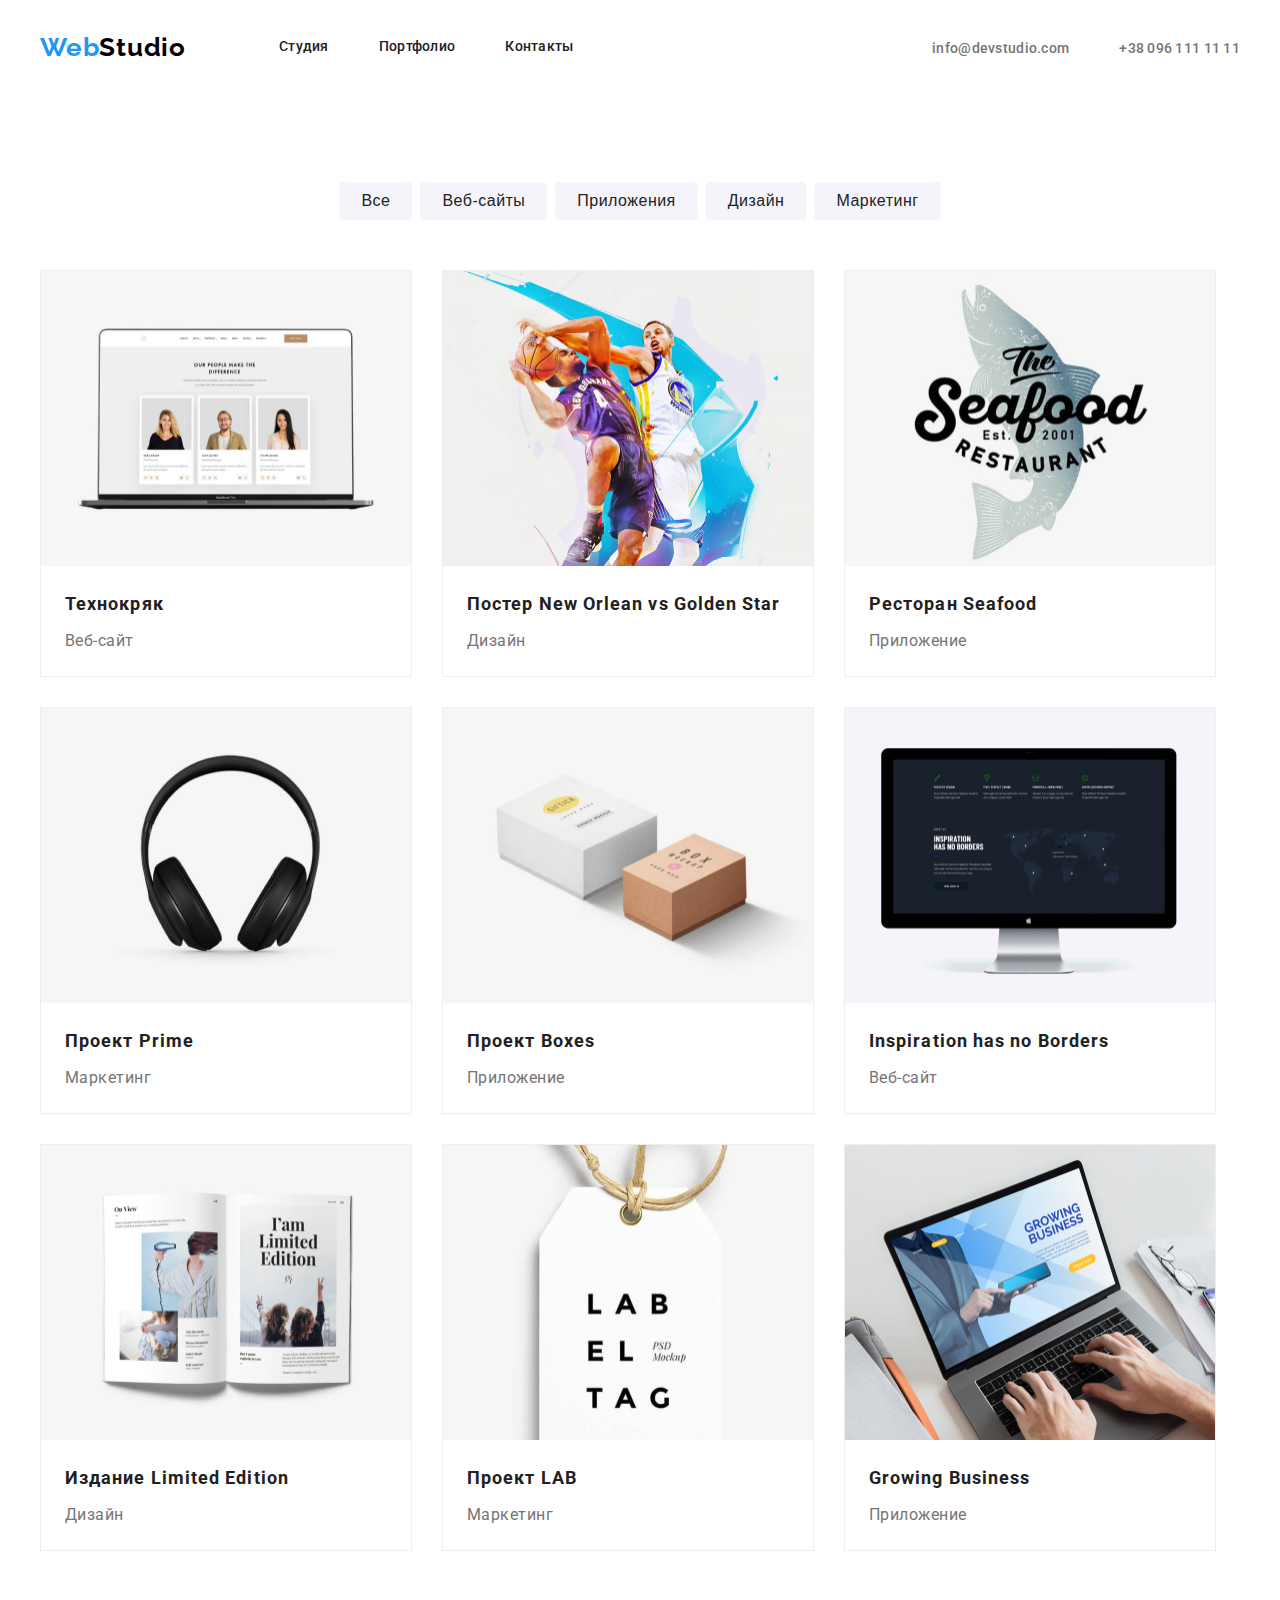
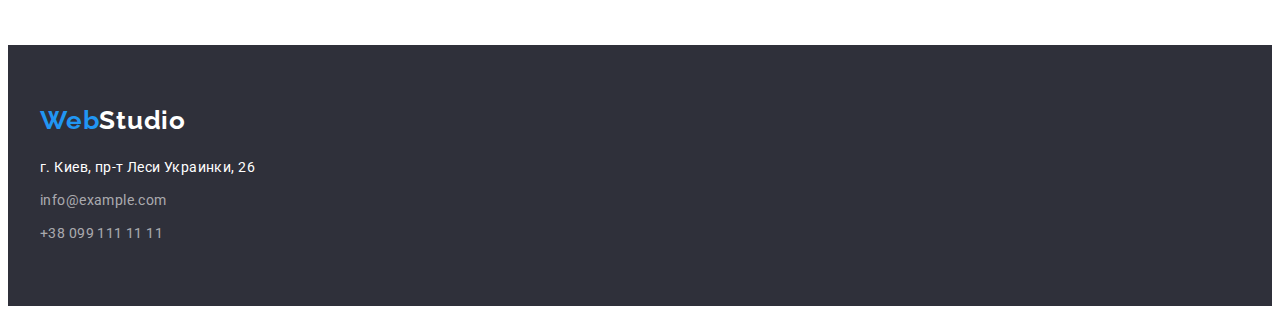
==== portfolio.html @ f20abf9f "старт hw-04" ====
<!DOCTYPE html>
<html lang="ru">
  <head>
    <meta charset="UTF-8" />
    <meta name="viewport" content="width=device-width, initial-scale=1.0" />
    <title>Портфолио</title>
    <link rel="preconnect" href="https://fonts.gstatic.com" />
    <link
      href="https://fonts.googleapis.com/css2?family=Raleway:wght@700&family=Roboto:wght@400;500;700;900&display=swap"
      rel="stylesheet"
    />
    <link
      rel="stylesheet"
      href="https://cdnjs.cloudflare.com/ajax/libs/modern-normalize/1.0.0/modern-normalize.min.css"
      integrity="sha512-ISS7cAi1PEhQ8jnbJpJZMd29NlhNj4AWYyLOSp2CE/CsHxTCu+r+t0D2yoJudVrd0/8fTVPUVDzY5Tvli75u/g=="
      crossorigin="anonymous"
    />
    <link rel="stylesheet" href="./css/style.css" />
  </head>
  <body>
    <!--шапка сайта-->
    <header class="header">
      <div class="conteiner">
        <nav class="nav">
          <a class="logo" href="./index.html"
            >Web<span class="header-hf-logo">Studio</span>
          </a>

          <ul class="nav-list">
            <li class="nav-list-item">
              <a class="nav-list-link" href="./index.html">Студия</a>
            </li>
            <li class="nav-list-item">
              <a class="nav-list-link" href="./portfolio.html">Портфолио</a>
            </li>
            <li class="nav-list-item">
              <a class="nav-list-link" href="">Контакты</a>
            </li>
          </ul>
        </nav>

        <ul class="header-contacts">
          <li class="header-contacts-item">
            <a
              class="header-contacts-link-mail"
              href="mailto:info@devstudio.com"
              >info@devstudio.com</a
            >
          </li>
          <li class="header-contacts-item">
            <a class="header-contacts-link-tel" href="tel:+380961111111"
              >+38 096 111 11 11</a
            >
          </li>
        </ul>
      </div>
    </header>
    <!--герой-->
    <main class="portfolio-hero">
      <section class="portfolio-nav">
        <div class="conteiner">
          <h1 hidden>Портфолио</h1>
          <ul class="portfolio-nav-list">
            <li class="portfolio-nav-list-item">
              <button class="portfolio-nav-list-btn" type="button">Все</button>
            </li>
            <li class="portfolio-nav-list-item">
              <button class="portfolio-nav-list-btn" type="button">
                Веб-сайты
              </button>
            </li>
            <li class="portfolio-nav-list-item">
              <button class="portfolio-nav-list-btn" type="button">
                Приложения
              </button>
            </li>
            <li class="portfolio-nav-list-item">
              <button class="portfolio-nav-list-btn" type="button">
                Дизайн
              </button>
            </li>
            <li class="portfolio-nav-list-item">
              <button class="portfolio-nav-list-btn" type="button">
                Маркетинг
              </button>
            </li>
          </ul>

          <ul class="portfolio-list">
            <li class="portfolio-list-item">
              <a class="portfolio-list-link" href="">
                <img
                  class="portfolio-list-img"
                  src="./portfolio-images/img-1.jpg"
                  alt="экран ноутбука с картинками"
                  width="370"
                  height="295"
                />
                <h2 class="portfolio-list-title">Технокряк</h2>
                <p class="portfolio-list-services">Веб-сайт</p>
              </a>
            </li>
            <li class="portfolio-list-item">
              <a class="portfolio-list-link" href="">
                <img
                  class="portfolio-list-img"
                  src="./portfolio-images/img-2.jpg"
                  alt="два баскетболиста"
                  width="370"
                  height="295"
                />
                <h2 class="portfolio-list-title">
                  Постер New Orlean vs Golden Star
                </h2>
                <p class="portfolio-list-services">Дизайн</p>
              </a>
            </li>
            <li class="portfolio-list-item">
              <a class="portfolio-list-link" href="">
                <img
                  class="portfolio-list-img"
                  src="./portfolio-images/img-3.jpg"
                  alt="рисунок рыбы с подписью"
                  width="370"
                  height="295"
                />
                <h2 class="portfolio-list-title">Ресторан Seafood</h2>
                <p class="portfolio-list-services">Приложение</p>
              </a>
            </li>
            <li class="portfolio-list-item">
              <a class="portfolio-list-link" href="">
                <img
                  class="portfolio-list-img"
                  src="./portfolio-images/img-4.jpg"
                  alt="наушники"
                  width="370"
                  height="295"
                />
                <h2 class="portfolio-list-title">Проект Prime</h2>
                <p class="portfolio-list-services">Маркетинг</p>
              </a>
            </li>
            <li class="portfolio-list-item">
              <a class="portfolio-list-link" href="">
                <img
                  class="portfolio-list-img"
                  src="./portfolio-images/img-5.jpg"
                  alt="две коробки"
                  width="370"
                  height="295"
                />
                <h2 class="portfolio-list-title">Проект Boxes</h2>
                <p class="portfolio-list-services">Приложение</p>
              </a>
            </li>
            <li class="portfolio-list-item">
              <a class="portfolio-list-link" href="">
                <img
                  class="portfolio-list-img"
                  src="./portfolio-images/img-6.jpg"
                  alt="монитор с картинками"
                  width="370"
                  height="295"
                />
                <h2 class="portfolio-list-title">Inspiration has no Borders</h2>
                <p class="portfolio-list-services">Веб-сайт</p>
              </a>
            </li>
            <li class="portfolio-list-item">
              <a class="portfolio-list-link" href="">
                <img
                  class="portfolio-list-img"
                  src="./portfolio-images/img-7.jpg"
                  alt="открытый журнал"
                  width="370"
                  height="295"
                />
                <h2 class="portfolio-list-title">Издание Limited Edition</h2>
                <p class="portfolio-list-services">Дизайн</p>
              </a>
            </li>
            <li class="portfolio-list-item">
              <a class="portfolio-list-link" href="">
                <img
                  class="portfolio-list-img"
                  src="./portfolio-images/img-8.jpg"
                  alt="бейдж с надписью лаб"
                  width="370"
                  height="295"
                />
                <h2 class="portfolio-list-title">Проект LAB</h2>
                <p class="portfolio-list-services">Маркетинг</p>
              </a>
            </li>
            <li class="portfolio-list-item">
              <a class="portfolio-list-link" href="">
                <img
                  class="portfolio-list-img"
                  src="./portfolio-images/img-9.jpg"
                  alt="набор текста на ноутбуке"
                  width="370"
                  height="295"
                />
                <h2 class="portfolio-list-title">Growing Business</h2>
                <p class="portfolio-list-services">Приложение</p>
              </a>
            </li>
          </ul>
        </div>
      </section>
    </main>
    <!--подвал-->
    <footer class="footer">
      <!--контактная инфо-->
      <section class="footer-contact">
        <div class="conteiner">
          <h2 hidden>контакты</h2>
          <a class="logo" href="./index.html"
            >Web<span class="footer-hf-logo">Studio</span></a
          >
          <address class="footer-address">
            <ul class="footer-address-list">
              <li class="footer-address-list-item">
                <a
                  class="footer-address-link"
                  href="https://goo.gl/maps/9ujybrKW8emvLEQx5"
                  target="blank"
                  >г. Киев, пр-т Леси Украинки, 26</a
                >
              </li>
              <li class="footer-address-list-item">
                <a
                  class="footer-address-link-mail"
                  href="mailto:info@example.com"
                  >info@example.com</a
                >
              </li>
              <li class="footer-address-list-item">
                <a class="footer-address-link-tel" href="tel:+380991111111"
                  >+38 099 111 11 11</a
                >
              </li>
            </ul>
          </address>
        </div>
      </section>
    </footer>
  </body>
</html>
---- css/style.css ----
:root {
  --main-font: "Roboto", sans-serif;
  --secondary-font: "Raleway", sans-serif;
  --active-link-color: #2196f3;
}

body {
  font-family: var(--main-font);
  font-style: normal;
}

h1,
h2,
h3,
h4,
h5,
h6 {
  padding: 0;
  margin: 0;
}

ul {
  padding: 0;
  margin: 0;
}

p {
  padding: 0;
  margin: 0;
}

img {
  display: block;
}

/* ======================КОМПОНЕНТЫ======================== */
.conteiner {
  margin-left: auto;
  margin-right: auto;
  width: 1200px;
  padding-left: 15px;
  padding-right: 15px;
}

.description-title {
  font-weight: 700;
  font-size: 36px;
  line-height: 1.17;
  text-align: center;
  letter-spacing: 0.03em;
  color: #212121;
}

.nav-list-link:hover,
.nav-list-link:focus,
.header-contacts-link-mail:hover,
.header-contacts-link-mail:focus,
.header-contacts-link-tel:hover,
.header-contacts-link-tel:focus {
  color: var(--active-link-color);
}

.nav-list,
.header-contacts,
.principles-list,
.description-list,
.team-list,
.footer-address-list {
  list-style: none;
}

/* ======================КОМПОНЕНТЫ======================== */

/* ======================ШАПКА-САЙТА======================== */
.header {
  padding: 24px 0 25px;
}

.header .conteiner {
  display: flex;
  align-items: center;
}

.header-contacts {
  display: flex;
  margin-left: auto;
}
.header-contacts-link-tel {
  margin-left: 50px;
}

.nav {
  display: flex;
  align-items: center;
}

.nav-list {
  display: flex;
  align-items: center;
}

.nav-list-item {
  display: flex;
  align-items: center;
}

.nav-list-item:not(:last-child) {
  margin-right: 50px;
}

.nav .logo {
  margin-right: 93px;
}

.logo {
  font-family: var(--secondary-font);
  font-style: normal;
  font-weight: 700;
  font-size: 26px;
  line-height: 1.19;
  letter-spacing: 0.03em;
  text-decoration: none;
  color: #2196f3;
}

.nav-list-link,
.header-contacts-link-mail,
.header-contacts-link-tel {
  font-weight: 500;
  font-size: 14px;
  line-height: 1.14;
  letter-spacing: 0.02em;
  text-decoration: none;
}

.header-hf-logo {
  color: #000000;
}

.nav-list-link {
  color: #212121;
}

.header-contacts-link-mail,
.header-contacts-link-tel {
  color: #757575;
}

/* ======================КОНЕЦ-ШАПКИ-САЙТА======================== */

/* ======================ГЕРОЙ======================== */

.hero {
  background: #2f303a;
}

.hero .conteiner {
  text-align: center;
}

.conteiner-hero-banner {
  padding: 200px 252px 0;
}

.hero-banner {
  font-weight: 900;
  font-size: 44px;
  line-height: 1.36;
  letter-spacing: 0.06em;
  text-transform: uppercase;
  width: 696px;
  color: #ffffff;
  /* color: #000000; */
}

.hero-banner-btn {
  font-weight: 700;
  font-size: 16px;
  line-height: 1.88;
  letter-spacing: 0.06em;
  height: 50px;
  min-width: 200px;
  padding: 10px 32px;
  margin: 30px 0px 200px;
  background: #2196f3;
  box-shadow: 0px 4px 4px rgba(0, 0, 0, 0.15);
  border-radius: 4px;
  color: #ffffff;
  /* color: #000000; */
}

/* ======================ПРИНЦИПЫ======================== */

.principles {
  padding-top: 94px;
  padding-bottom: 94px;
}

.principles-list {
  display: flex;
  flex-wrap: wrap;
  align-items: center;
}

.principles-list-item:nth-child(4n) {
  margin-right: 0;
}
.principles-list-item {
  margin-right: 30px;
  flex-basis: calc(100% / 4 - 30px);
  width: 270px;
}

.principles-name {
  font-weight: 700;
  font-size: 14px;
  line-height: 1.14;
  letter-spacing: 0.03em;
  text-transform: uppercase;
  margin-bottom: 10px;
  color: #212121;
}

.principles-description {
  font-weight: 400;
  font-size: 14px;
  line-height: 1.71;
  letter-spacing: 0.03em;
  color: #757575;
}
/* ======================КОНЕЦ-ПРИНЦИПОВ======================== */

/* ======================ВОЗМОЖНОСТИ======================== */

.description {
  padding-bottom: 94px;
}

.description .description-title {
  min-width: 376px;
}

.description-list {
  display: flex;
  flex-wrap: wrap;
  padding-top: 50px;
}

.description-list-item:nth-child(3n) {
  margin-right: 0;
}

.description-list-item {
  margin-right: 30px;
  flex-basis: calc(100% / 3 - 30px);
}

/* ======================КОНЕЦ-ВОЗМОЖНОСТЕЙ======================== */

/* ======================КОМАНДА======================== */

.team {
  padding-top: 94px;
  padding-bottom: 94px;
  background: #f5f4fa;
}

.team .description-title {
  min-width: 264px;
  margin-bottom: 50px;
}

.team-list {
  display: flex;
  flex-wrap: wrap;
}

.team-list-item:nth-child(4n) {
  margin-right: 0;
}

.team-list-item {
  margin-right: 30px;
  flex-basis: calc(100% / 4 - 30px);
  border-radius: 0px 0px 4px 4px;
  background: #ffffff;
}

.team-list-name {
  font-weight: 500;
  font-size: 16px;
  line-height: 1.19;
  text-align: center;
  letter-spacing: 0.03em;
  margin: 30px 0 10px;
  color: #212121;
}

.team-list-special {
  font-weight: normal;
  font-size: 16px;
  line-height: 1.19;
  text-align: center;
  letter-spacing: 0.03em;
  margin-bottom: 30px;
  color: #757575;
}

/* ======================КОНЕЦ-КОМАНДЫ======================== */

/* ======================КОНЕЦ-ГЕРОЯ======================== */

/* ======================ПОДВАЛ======================== */

.footer {
  padding: 60px 0 60px;
  background: #2f303a;
}

.footer-contact .logo {
  display: inline-block;
  min-width: 145px;
  margin-bottom: 20px;
}

.footer-address-list-item {
  min-width: 231px;
}

.footer-address-list-item:not(:last-child) {
  margin-bottom: 9px;
}

.footer-address {
  font-style: normal;
}

.footer-address-link,
.footer-address-link-mail,
.footer-address-link-tel {
  font-weight: 400;
  font-size: 14px;
  line-height: 1.71;
  letter-spacing: 0.03em;
  text-decoration: none;
}

.footer-address-link {
  color: #ffffff;
  /* color: #000000; */
}

.footer-address-link-mail,
.footer-address-link-tel {
  color: rgba(255, 255, 255, 0.6);
  /* color: #000000; */
}

.footer-hf-logo {
  color: #ffffff;
}

/* ======================КОНЕЦ-ПОДВАЛА======================== */

/* ======================ПОРТФОЛИО======================== */

.portfolio-nav {
  padding: 94px 0;
}

.portfolio-nav-list {
  display: flex;
  align-items: center;
  justify-content: center;
  min-width: 611px;
}

.portfolio-nav-list-item {
  margin-bottom: 50px;
}

.portfolio-nav-list-item:not(:last-child) {
  margin-right: 8px;
}

.portfolio-nav-list,
.portfolio-list {
  list-style: none;
}

.portfolio-nav-list-btn {
  padding: 6px 22px;
  font-weight: 500;
  font-size: 16px;
  line-height: 1.63;
  text-align: center;
  letter-spacing: 0.03em;
  border-radius: 4px;
  border: 0;
  background-color: #f5f4fa;
  color: #212121;
}

.portfolio-nav-list-btn:hover,
.portfolio-nav-list-btn:focus {
  background-color: var(--active-link-color);
  color: #ffffff;
  box-shadow: 0px 3px 1px rgba(0, 0, 0, 0.1), 0px 1px 2px rgba(0, 0, 0, 0.08),
    0px 2px 2px rgba(0, 0, 0, 0.12);
  border-radius: 4px;
}

.portfolio-list {
  display: flex;
  flex-wrap: wrap;
}

.portfolio-list-item:nth-child(3n) {
  margin-right: 0;
}

.portfolio-list-item {
  margin-right: 30px;
  margin-bottom: 30px;
  flex-basis: calc(100% / 3 - 30px);
  background: #ffffff;
  border: 1px solid #eeeeee;
  width: 370px;
}

.portfolio-list-item:nth-last-child(-n + 3) {
  margin-bottom: 0;
}

.portfolio-list-title {
  min-width: 322px;
  margin: 20px 24px 4px;
  font-weight: 700;
  font-size: 18px;
  line-height: 2;
  letter-spacing: 0.06em;
  color: #212121;
}

.portfolio-list-services {
  min-width: 322px;
  margin: 0 24px 20px;
  font-weight: 400;
  font-size: 16px;
  line-height: 1.88;
  letter-spacing: 0.03em;
  color: #757575;
}

.portfolio-list-link {
  text-decoration: none;
}

/* ======================КОНЕЦ-ПОРТФОЛИО======================== */
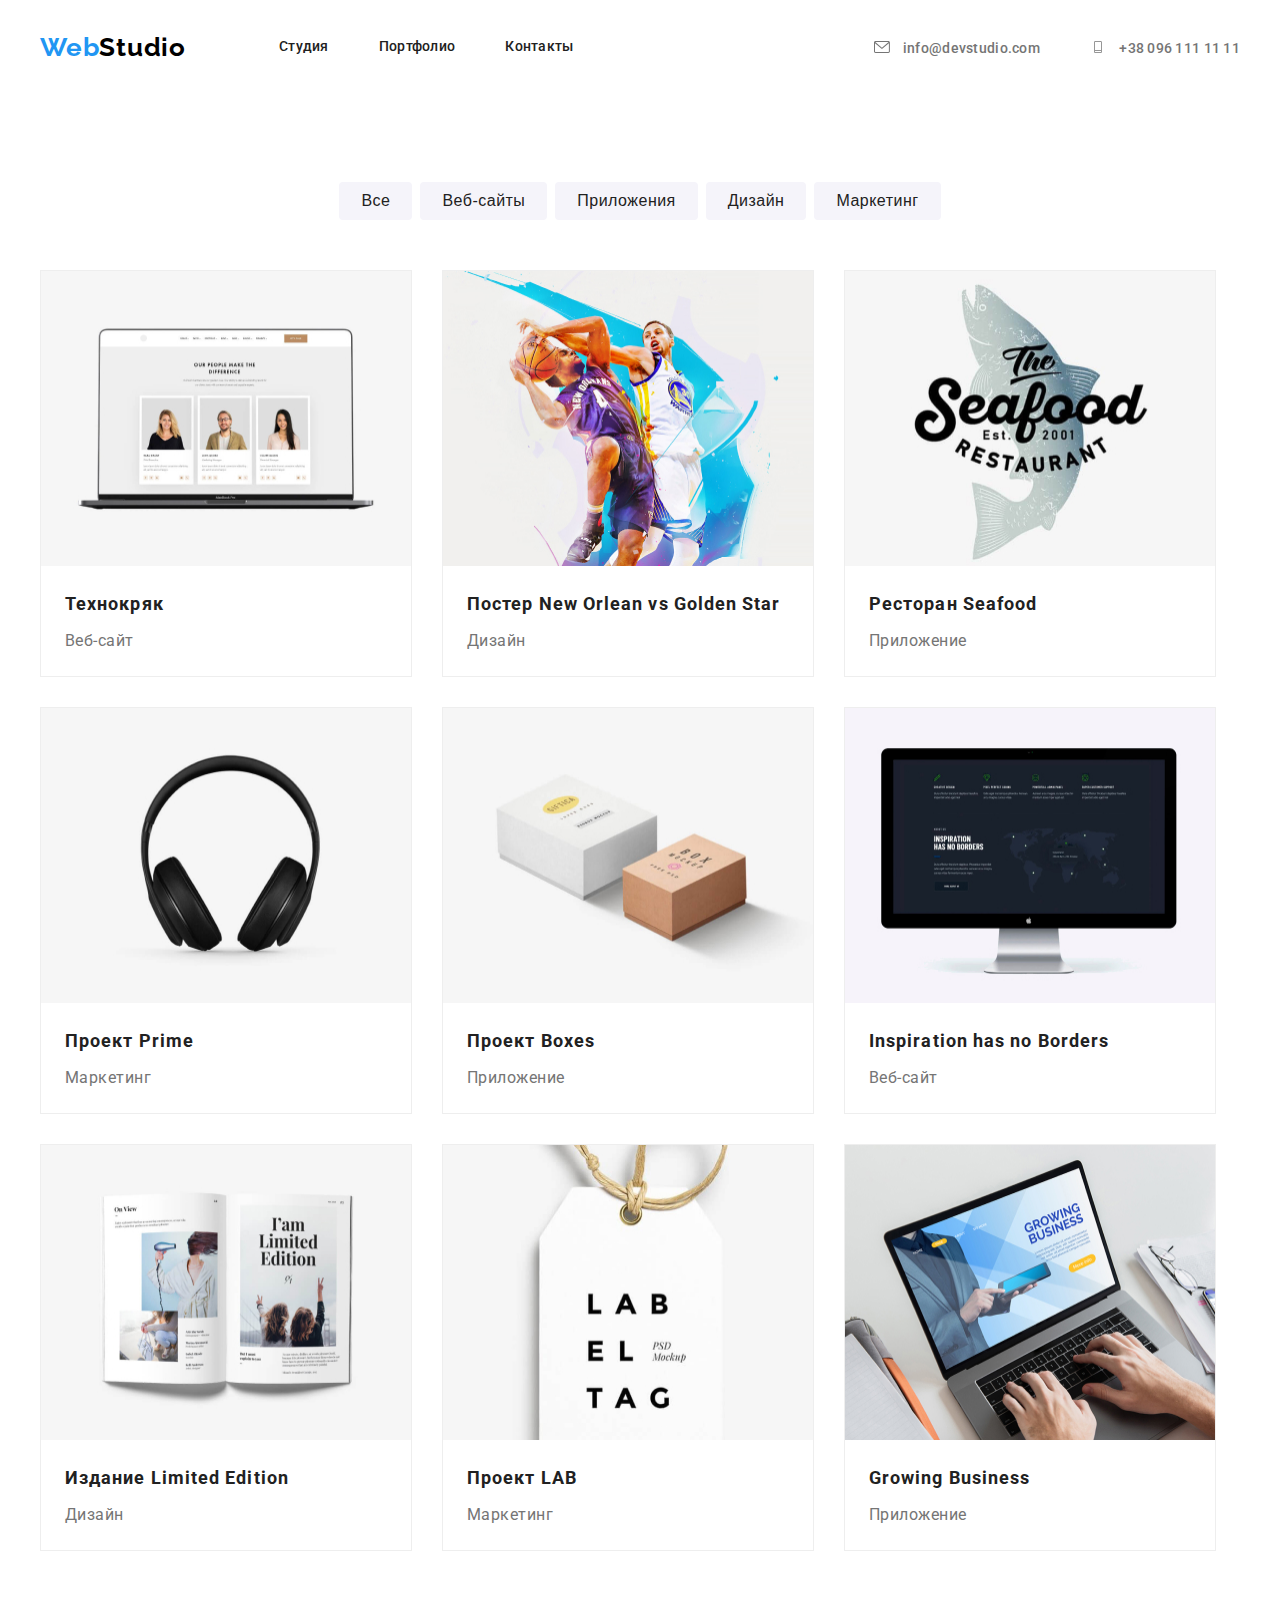
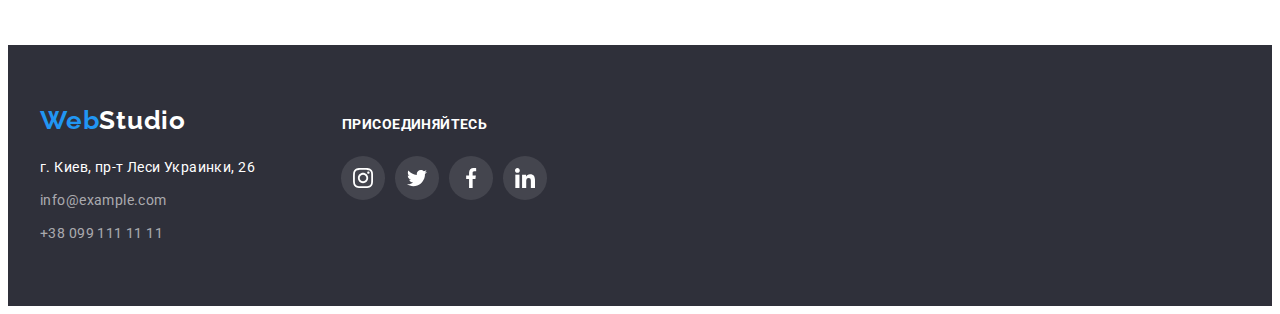
==== commit 45c0f91f: "Добавил декоративные элементы" ====
--- a/portfolio.html
+++ b/portfolio.html
@@ -44,12 +44,19 @@
             <a
               class="header-contacts-link-mail"
               href="mailto:info@devstudio.com"
-              >info@devstudio.com</a
             >
+              <svg class="header-contacts-link-icon">
+                <use href="./sprite.svg#mail"></use>
+              </svg>
+              info@devstudio.com
+            </a>
           </li>
           <li class="header-contacts-item">
-            <a class="header-contacts-link-tel" href="tel:+380961111111"
-              >+38 096 111 11 11</a
+            <a class="header-contacts-link-tel" href="tel:+380961111111">
+              <svg class="header-contacts-link-icon">
+                <use href="./sprite.svg#tel"></use>
+              </svg>
+              +38 096 111 11 11</a
             >
           </li>
         </ul>
@@ -216,32 +223,79 @@
       <section class="footer-contact">
         <div class="conteiner">
           <h2 hidden>контакты</h2>
-          <a class="logo" href="./index.html"
-            >Web<span class="footer-hf-logo">Studio</span></a
-          >
+          <div class="footer-contact-wrapper">
+            <a class="logo" href="./index.html"
+              >Web<span class="footer-hf-logo">Studio</span></a
+            >
+            <h3 class="footer-subtitle">присоединяйтесь</h3>
+          </div>
+
           <address class="footer-address">
-            <ul class="footer-address-list">
-              <li class="footer-address-list-item">
-                <a
-                  class="footer-address-link"
-                  href="https://goo.gl/maps/9ujybrKW8emvLEQx5"
-                  target="blank"
-                  >г. Киев, пр-т Леси Украинки, 26</a
-                >
-              </li>
-              <li class="footer-address-list-item">
-                <a
-                  class="footer-address-link-mail"
-                  href="mailto:info@example.com"
-                  >info@example.com</a
-                >
-              </li>
-              <li class="footer-address-list-item">
-                <a class="footer-address-link-tel" href="tel:+380991111111"
-                  >+38 099 111 11 11</a
-                >
-              </li>
-            </ul>
+            <div class="footer-address-list-wrapper">
+              <ul class="footer-address-list">
+                <li class="footer-address-list-item">
+                  <a
+                    class="footer-address-link"
+                    href="https://goo.gl/maps/9ujybrKW8emvLEQx5"
+                    target="blank"
+                    >г. Киев, пр-т Леси Украинки, 26</a
+                  >
+                </li>
+                <li class="footer-address-list-item">
+                  <a
+                    class="footer-address-link-mail"
+                    href="mailto:info@example.com"
+                    >info@example.com</a
+                  >
+                </li>
+                <li class="footer-address-list-item">
+                  <a class="footer-address-link-tel" href="tel:+380991111111"
+                    >+38 099 111 11 11</a
+                  >
+                </li>
+              </ul>
+            </div>
+
+            <div class="footer-list-link-wrapper">
+              <ul class="footer-social-list">
+                <li class="footer-social-list-item">
+                  <div class="footer-list-content-wrapper">
+                    <a class="footer-social-link" href="">
+                      <svg class="footer-social-icon">
+                        <use href="./sprite.svg#instagram"></use>
+                      </svg>
+                    </a>
+                  </div>
+                </li>
+                <li class="footer-social-list-item">
+                  <div class="footer-list-content-wrapper">
+                    <a class="footer-social-link" href="">
+                      <svg class="footer-social-icon">
+                        <use href="./sprite.svg#twitter"></use>
+                      </svg>
+                    </a>
+                  </div>
+                </li>
+                <li class="footer-social-list-item">
+                  <div class="footer-list-content-wrapper">
+                    <a class="footer-social-link" href="">
+                      <svg class="footer-social-icon">
+                        <use href="./sprite.svg#facebook"></use>
+                      </svg>
+                    </a>
+                  </div>
+                </li>
+                <li class="footer-social-list-item">
+                  <div class="footer-list-content-wrapper">
+                    <a class="footer-social-link" href="">
+                      <svg class="footer-social-icon">
+                        <use href="./sprite.svg#linkedin"></use>
+                      </svg>
+                    </a>
+                  </div>
+                </li>
+              </ul>
+            </div>
           </address>
         </div>
       </section>
--- a/css/style.css
+++ b/css/style.css
@@ -72,6 +72,21 @@
 /* ======================КОМПОНЕНТЫ======================== */
 
 /* ======================ШАПКА-САЙТА======================== */
+
+.header-contacts-link-icon {
+  width: 16px;
+  height: 12px;
+  margin-right: 10px;
+  fill: #757575;
+}
+
+.header-contacts-link-mail:hover .header-contacts-link-icon,
+.header-contacts-link-mail:focus .header-contacts-link-icon,
+.header-contacts-link-tel:hover .header-contacts-link-icon,
+.header-contacts-link-tel:focus .header-contacts-link-icon {
+  fill: var(--active-link-color);
+}
+
 .header {
   padding: 24px 0 25px;
 }
@@ -191,6 +206,18 @@
 
 /* ======================ПРИНЦИПЫ======================== */
 
+.principles-list-icon-wrapper {
+  background-color: #f5f4fa;
+  border-radius: 4px;
+  padding: 25px 100px;
+  margin-bottom: 30px;
+}
+
+.principles-list-icon {
+  width: 70px;
+  height: 70px;
+}
+
 .principles {
   padding-top: 94px;
   padding-bottom: 94px;
@@ -202,13 +229,15 @@
   align-items: center;
 }
 
-.principles-list-item:nth-child(4n) {
+.principles-list-item:nth-child(4n),
+.principles-list-icon-wrapper:nth-child(4n) {
   margin-right: 0;
 }
-.principles-list-item {
+.principles-list-item,
+.principles-list-icon-wrapper {
   margin-right: 30px;
   flex-basis: calc(100% / 4 - 30px);
-  width: 270px;
+  min-width: 270px;
 }
 
 .principles-name {
@@ -283,7 +312,9 @@
   margin-right: 30px;
   flex-basis: calc(100% / 4 - 30px);
   border-radius: 0px 0px 4px 4px;
-  background: #ffffff;
+  box-shadow: 0px 1px 3px rgba(0, 0, 0, 0.12), 0px 1px 1px rgba(0, 0, 0, 0.14),
+    0px 2px 1px rgba(0, 0, 0, 0.2);
+  background-color: #ffffff;
 }
 
 .team-list-name {
@@ -302,11 +333,108 @@
   line-height: 1.19;
   text-align: center;
   letter-spacing: 0.03em;
-  margin-bottom: 30px;
+  /* margin-bottom: 30px; */
   color: #757575;
 }
 
+.team-list-link {
+  display: flex;
+  justify-content: space-between;
+  padding: 16px 32px 30px;
+}
+
+.team-item-link {
+  display: block;
+}
+
+.team-link {
+  display: flex;
+  justify-content: center;
+  align-items: center;
+  width: 44px;
+  height: 44px;
+  background-color: #ffffff;
+  border-radius: 50%;
+}
+
+.team-list-icon {
+  width: 20px;
+  height: 20px;
+  fill: #afb1b8;
+}
+
+.team-link:hover .team-list-icon,
+.team-link:focus .team-list-icon {
+  fill: #ffffff;
+}
+
+.team-link:hover,
+.team-link:focus {
+  background-color: var(--active-link-color);
+}
 /* ======================КОНЕЦ-КОМАНДЫ======================== */
+
+/* ======================КЛИЕНТЫ============================== */
+
+.clients {
+  margin-top: 94px;
+  margin-bottom: 94px;
+}
+
+.clients-title {
+  font-weight: 700;
+  font-size: 36px;
+  line-height: 1.17;
+  text-align: center;
+  letter-spacing: 0.03em;
+  margin-bottom: 50px;
+  color: #212121;
+}
+
+.clients-list {
+  display: flex;
+  justify-content: center;
+}
+
+.clients-list-wrapper {
+  min-width: 170px;
+}
+
+.clients-list-item {
+  display: block;
+  list-style: none;
+}
+
+.clients-list-link {
+  display: flex;
+  justify-content: center;
+  align-items: center;
+  border: 1px solid #afb1b8;
+  border-radius: 4px;
+}
+
+.clients-list-icon {
+  margin: 22px 41px;
+  width: 88px;
+  height: 45px;
+  fill: #afb1b8;
+}
+
+.clients-list-wrapper:not(:last-child) {
+  margin-right: 30px;
+}
+
+.clients-list-link:hover .clients-list-icon,
+.clients-list-link:focus .clients-list-icon {
+  fill: var(--active-link-color);
+}
+
+.clients-list-link:hover,
+.clients-list-link:focus {
+  border-color: var(--active-link-color);
+}
+
+/* ======================КОНЕЦ-КЛИЕНТОВ======================== */
 
 /* ======================КОНЕЦ-ГЕРОЯ======================== */
 
@@ -358,6 +486,57 @@
 
 .footer-hf-logo {
   color: #ffffff;
+}
+
+.footer-subtitle {
+  font-weight: 700;
+  font-size: 14px;
+  line-height: 1.14;
+  letter-spacing: 0.03em;
+  text-transform: uppercase;
+  margin: 12px 0px 20px 156px;
+
+  color: #ffffff;
+}
+
+.footer-contact-wrapper {
+  display: flex;
+}
+
+.footer-address {
+  display: flex;
+}
+
+.footer-social-list {
+  display: flex;
+  justify-content: space-between;
+  min-width: 206px;
+  margin-left: 70px;
+}
+
+.footer-social-list-item {
+  list-style: none;
+}
+
+.footer-social-link {
+  display: flex;
+  justify-content: center;
+  align-items: center;
+  width: 44px;
+  height: 44px;
+  border-radius: 50%;
+  background-color: rgba(255, 255, 255, 0.1);
+}
+
+.footer-social-icon {
+  width: 20px;
+  height: 20px;
+  fill: #ffffff;
+}
+
+.footer-social-link:hover,
+.footer-social-link:focus {
+  background-color: var(--active-link-color);
 }
 
 /* ======================КОНЕЦ-ПОДВАЛА======================== */
@@ -456,4 +635,9 @@
   text-decoration: none;
 }
 
+.portfolio-list-item:hover,
+.portfolio-list-item:focus {
+  box-shadow: 0px 1px 1px rgba(0, 0, 0, 0.12), 0px 4px 4px rgba(0, 0, 0, 0.06),
+    1px 4px 6px rgba(0, 0, 0, 0.16);
+}
 /* ======================КОНЕЦ-ПОРТФОЛИО======================== */
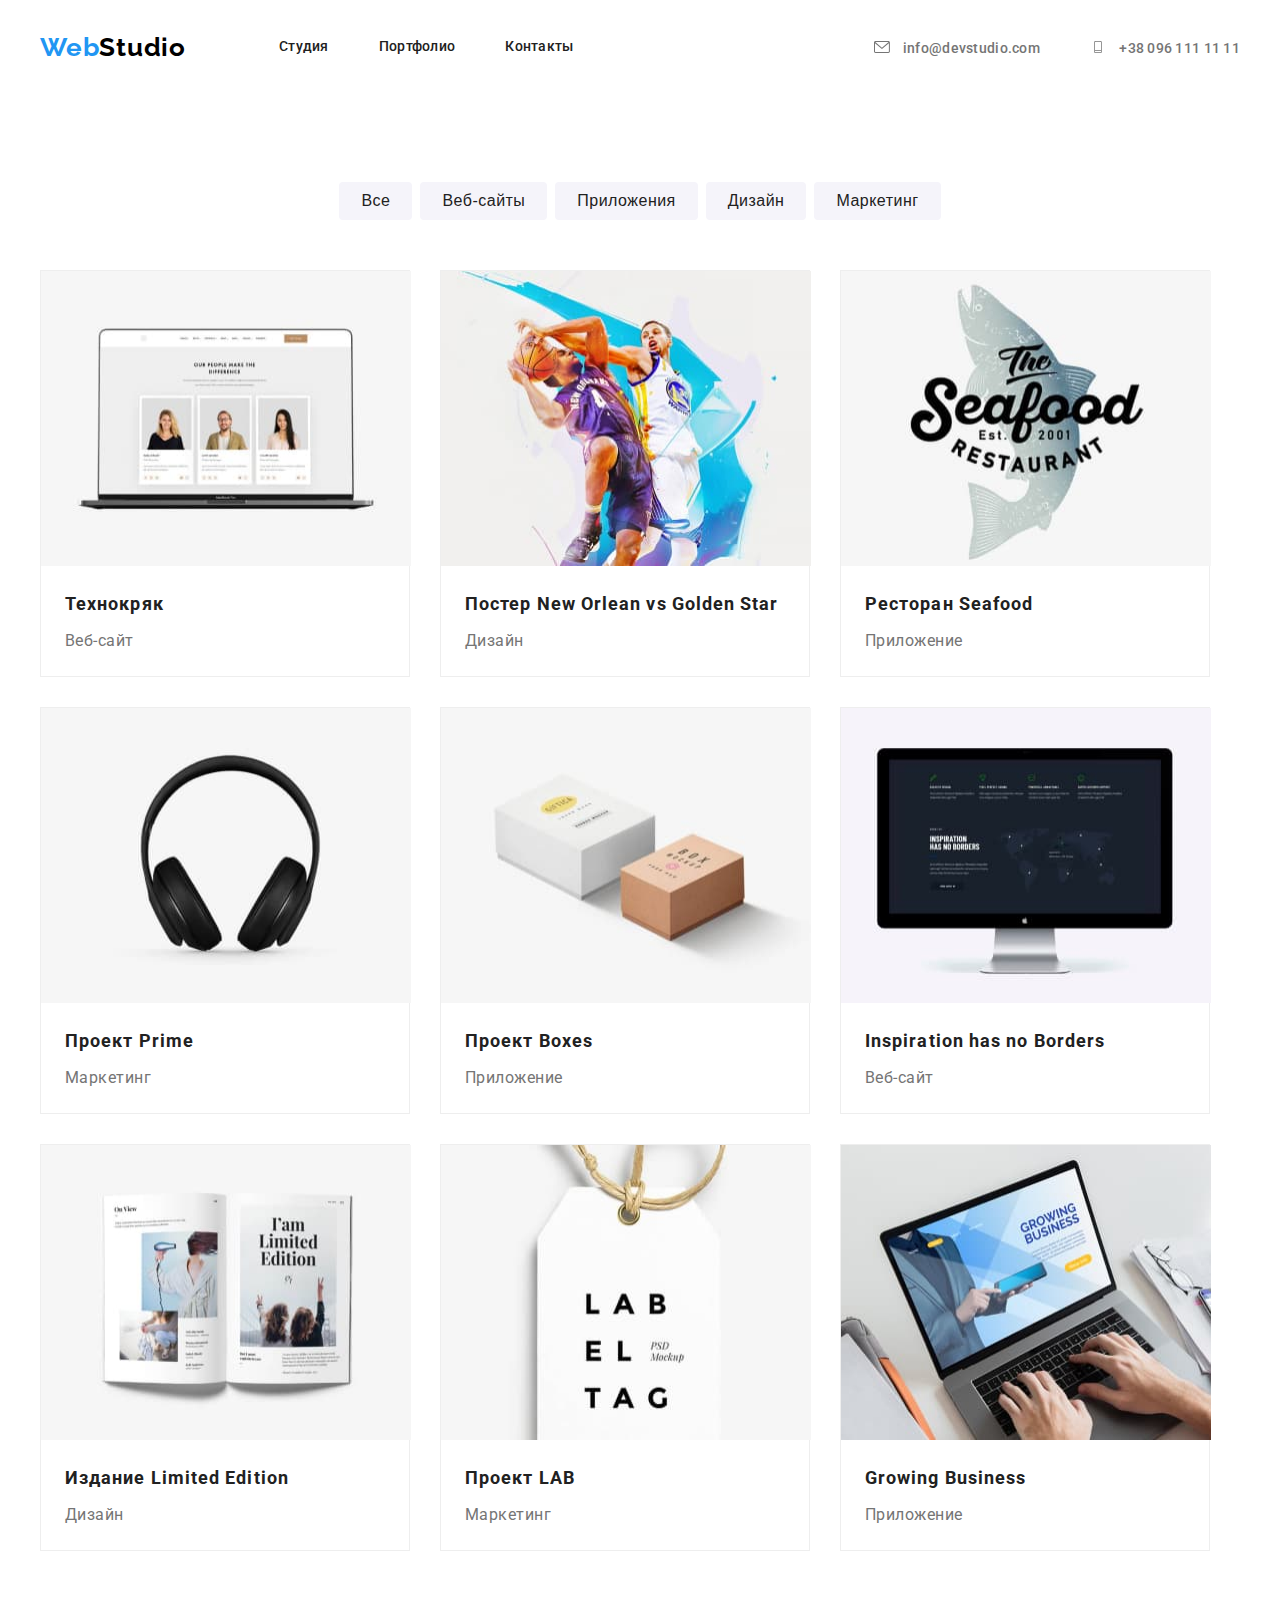
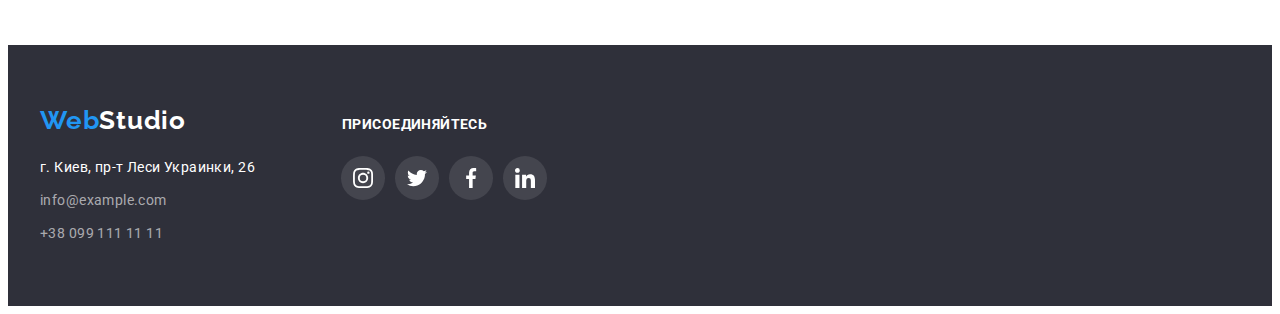
==== commit cbc41dc0: "Исправление по замечаниям" ====
--- a/portfolio.html
+++ b/portfolio.html
@@ -31,7 +31,9 @@
               <a class="nav-list-link" href="./index.html">Студия</a>
             </li>
             <li class="nav-list-item">
-              <a class="nav-list-link" href="./portfolio.html">Портфолио</a>
+              <a class="nav-list-link current" href="./portfolio.html"
+                >Портфолио</a
+              >
             </li>
             <li class="nav-list-item">
               <a class="nav-list-link" href="">Контакты</a>
--- a/css/style.css
+++ b/css/style.css
@@ -69,6 +69,10 @@
   list-style: none;
 }
 
+.current:visited {
+  color: var(--active-link-color);
+}
+
 /* ======================КОМПОНЕНТЫ======================== */
 
 /* ======================ШАПКА-САЙТА======================== */
@@ -166,7 +170,11 @@
 /* ======================ГЕРОЙ======================== */
 
 .hero {
-  background: #2f303a;
+  background: #c4c4c4;
+  background: linear-gradient(rgba(47, 48, 58, 0.4), rgba(47, 48, 58, 0.4)),
+    url(../images/img-0.jpg);
+  background-repeat: no-repeat;
+  background-size: cover;
 }
 
 .hero .conteiner {
@@ -377,8 +385,7 @@
 /* ======================КЛИЕНТЫ============================== */
 
 .clients {
-  margin-top: 94px;
-  margin-bottom: 94px;
+  padding: 94px 0px;
 }
 
 .clients-title {
@@ -396,10 +403,6 @@
   justify-content: center;
 }
 
-.clients-list-wrapper {
-  min-width: 170px;
-}
-
 .clients-list-item {
   display: block;
   list-style: none;
@@ -411,12 +414,12 @@
   align-items: center;
   border: 1px solid #afb1b8;
   border-radius: 4px;
+  min-width: 170px;
+  height: 90px;
 }
 
 .clients-list-icon {
   margin: 22px 41px;
-  width: 88px;
-  height: 45px;
   fill: #afb1b8;
 }
 
@@ -603,7 +606,6 @@
   margin-bottom: 30px;
   flex-basis: calc(100% / 3 - 30px);
   background: #ffffff;
-  border: 1px solid #eeeeee;
   width: 370px;
 }
 
@@ -633,10 +635,12 @@
 
 .portfolio-list-link {
   text-decoration: none;
-}
-
-.portfolio-list-item:hover,
-.portfolio-list-item:focus {
+  display: block;
+  border: 1px solid #eeeeee;
+}
+
+.portfolio-list-link:hover,
+.portfolio-list-link:focus {
   box-shadow: 0px 1px 1px rgba(0, 0, 0, 0.12), 0px 4px 4px rgba(0, 0, 0, 0.06),
     1px 4px 6px rgba(0, 0, 0, 0.16);
 }
